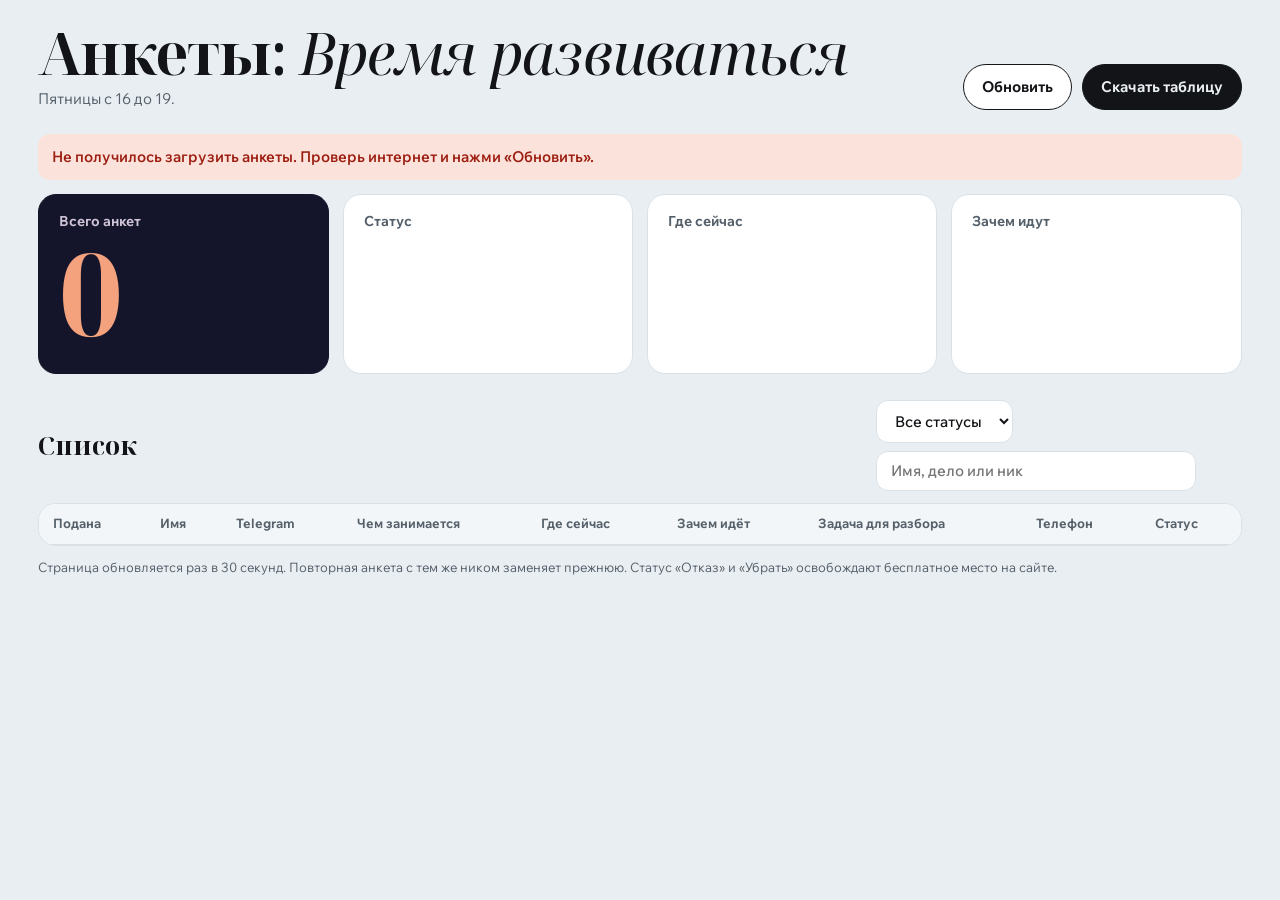
==== server/admin.html @ 67690350 "Время развиваться: лендинг встреч, анкета и сервер мест Co-Authored-By: Claude Opus 5.5 <noreply@ant" ====
<!doctype html>
<html lang="ru">
<head>
<meta charset="utf-8">
<meta name="viewport" content="width=device-width, initial-scale=1">
<meta name="robots" content="noindex, nofollow">
<title>Анкеты: Время развиваться</title>
<link rel="preconnect" href="https://fonts.googleapis.com">
<link rel="preconnect" href="https://fonts.gstatic.com" crossorigin>
<link href="https://fonts.googleapis.com/css2?family=Noto+Serif+Display:ital,wght@0,700;1,400&family=Wix+Madefor+Text:wght@400..800&display=swap" rel="stylesheet">
<style>
:root {
  --bg: #E9EEF2; --card: #FFFFFF; --ink: #121417; --muted: #55606A; --line: #D9E1E7;
  --honey: #F4A27E; --night: #14152B; --err: #9E1F12;
  --serif: "Noto Serif Display", Georgia, serif;
  --sans: "Wix Madefor Text", system-ui, -apple-system, sans-serif;
}
*, *::before, *::after { box-sizing: border-box; margin: 0; padding: 0; }
body { background: var(--bg); color: var(--ink); font: 400 15px/1.45 var(--sans); -webkit-font-smoothing: antialiased; }
a { color: inherit; }
button, select { font: inherit; color: inherit; cursor: pointer; }
:focus-visible { outline: 3px solid var(--ink); outline-offset: 2px; }
.wrap { max-width: 1320px; margin: 0 auto; padding: 24px clamp(14px, 3vw, 40px) 64px; }
.head { display: flex; flex-wrap: wrap; align-items: flex-end; justify-content: space-between; gap: 16px 24px; margin-bottom: 24px; }
.head h1 { font: 700 clamp(36px, 5vw, 58px)/1 var(--serif); letter-spacing: -.02em; }
.head h1 em { font-weight: 400; }
.head p { color: var(--muted); margin-top: 6px; }
.actions { display: flex; flex-wrap: wrap; gap: 10px; }
.btn { display: inline-flex; align-items: center; font-weight: 700; padding: 11px 18px; border-radius: 99px; border: 1.5px solid var(--ink); background: var(--card); text-decoration: none; }
.btn-main { background: var(--ink); color: var(--bg); }
.btn:hover { background: var(--honey); color: var(--ink); }
.stats { display: grid; gap: 14px; grid-template-columns: repeat(auto-fit, minmax(260px, 1fr)); margin-bottom: 14px; }
.card { background: var(--card); border: 1px solid var(--line); border-radius: 18px; padding: 18px 20px 20px; }
.card h2 { font: 700 14px/1.2 var(--sans); color: var(--muted); margin-bottom: 14px; }
.total { background: var(--night); color: #F7EADB; border-color: var(--night); display: flex; flex-direction: column; justify-content: space-between; }
.total h2 { color: #CFC3D6; }
.total-num { font: 700 clamp(84px, 9vw, 120px)/.85 var(--serif); color: var(--honey); }
.total-sub { color: #CFC3D6; margin-top: 12px; }
.bars { display: grid; gap: 11px; }
.bar-top { display: flex; justify-content: space-between; gap: 12px; font-weight: 600; }
.bar-top b { font-weight: 800; font-variant-numeric: tabular-nums; }
.bar-track { height: 9px; border-radius: 99px; background: #E3E9EE; overflow: hidden; margin-top: 4px; }
.bar-fill { height: 100%; border-radius: 99px; background: var(--ink); transition: width .4s; }
.tools { display: flex; flex-wrap: wrap; align-items: center; justify-content: space-between; gap: 12px; margin: 26px 0 12px; }
.tools h2 { font: 700 26px/1.2 var(--serif); }
.filters { display: flex; flex-wrap: wrap; gap: 8px; align-items: center; }
.search, .filter { font: 500 15px/1.2 var(--sans); padding: 10px 14px; border: 1px solid var(--line); border-radius: 12px; background: var(--card); }
.search { width: min(320px, 100%); }
.table-wrap { background: var(--card); border: 1px solid var(--line); border-radius: 18px; overflow-x: auto; }
table { width: 100%; border-collapse: collapse; min-width: 1240px; }
th, td { text-align: left; vertical-align: top; padding: 12px 14px; border-bottom: 1px solid var(--line); }
th { font: 700 13px/1.2 var(--sans); color: var(--muted); white-space: nowrap; background: #F3F6F8; position: sticky; top: 0; }
tr:last-child td { border-bottom: 0; }
td.name { font-weight: 700; min-width: 140px; }
td.when { color: var(--muted); white-space: nowrap; font-variant-numeric: tabular-nums; }
td.topic { max-width: 280px; }
td.tg a { font-weight: 800; text-underline-offset: 3px; }
td.phone { white-space: nowrap; }
.pill { display: inline-block; padding: 3px 9px; border-radius: 99px; background: #E3E9EE; font-weight: 600; margin: 0 4px 4px 0; }
.status { border: 1.5px solid var(--line); border-radius: 99px; padding: 6px 10px; background: #fff; font-weight: 700; }
.status[data-v="Новая"] { background: var(--honey); border-color: var(--honey); }
.status[data-v="Резидент"] { background: var(--night); color: #F7EADB; border-color: var(--night); }
.status[data-v="Отказ"] { color: var(--muted); }
.del { border: 0; background: none; color: var(--muted); padding: 4px 6px; border-radius: 6px; }
.del:hover { color: var(--err); background: #FBE3DC; }
.empty { padding: 44px 20px; text-align: center; color: var(--muted); }
.empty b { display: block; color: var(--ink); font-size: 18px; margin-bottom: 6px; }
.note { color: var(--muted); font-size: 13px; margin-top: 12px; }
.error { background: #FBE3DC; color: var(--err); border-radius: 12px; padding: 12px 14px; font-weight: 600; margin-bottom: 14px; }
[hidden] { display: none !important; }
</style>
</head>
<body>
<div class="wrap">
  <header class="head">
    <div>
      <h1>Анкеты: <em>Время развиваться</em></h1>
      <p>Пятницы с 16 до 19. <span id="updated"></span></p>
    </div>
    <div class="actions">
      <button class="btn" id="refresh" type="button">Обновить</button>
      <a class="btn btn-main" href="/admin/leads.csv">Скачать таблицу</a>
    </div>
  </header>

  <p class="error" id="error" hidden></p>

  <section class="stats">
    <div class="card total">
      <h2>Всего анкет</h2>
      <div>
        <div class="total-num" id="total">0</div>
        <p class="total-sub" id="total-sub"></p>
      </div>
    </div>
    <div class="card"><h2>Статус</h2><div class="bars" id="by-status"></div></div>
    <div class="card"><h2>Где сейчас</h2><div class="bars" id="stages"></div></div>
    <div class="card"><h2>Зачем идут</h2><div class="bars" id="goals"></div></div>
  </section>

  <div class="tools">
    <h2>Список</h2>
    <div class="filters">
      <select class="filter" id="filter" aria-label="Фильтр по статусу"><option value="">Все статусы</option></select>
      <input class="search" id="search" type="search" placeholder="Имя, дело или ник" aria-label="Поиск по анкетам">
    </div>
  </div>

  <div class="table-wrap">
    <table id="table">
      <thead>
        <tr><th>Подана</th><th>Имя</th><th>Telegram</th><th>Чем занимается</th><th>Где сейчас</th><th>Зачем идёт</th><th>Задача для разбора</th><th>Телефон</th><th>Статус</th><th></th></tr>
      </thead>
      <tbody id="rows"></tbody>
    </table>
    <div class="empty" id="empty" hidden><b>Анкет пока нет</b>Как только кто-то заполнит анкету на сайте, она появится здесь.</div>
  </div>
  <p class="note">Страница обновляется раз в 30 секунд. Повторная анкета с тем же ником заменяет прежнюю. Статус «Отказ» и «Убрать» освобождают бесплатное место на сайте.</p>
</div>

<script>
const $ = (s) => document.querySelector(s);
const el = (tag, cls, text) => { const n = document.createElement(tag); if (cls) n.className = cls; if (text != null) n.textContent = text; return n; };
let data = { leads: [], total: 0, seats: { total: 10, left: 10 }, statuses: [], stages: [], goals: [], byStatus: [] };
const fmt = new Intl.DateTimeFormat("ru-RU", { day: "2-digit", month: "2-digit", hour: "2-digit", minute: "2-digit" });
const plural = (n, a, b, c) => { const m = n % 100, k = n % 10; return m > 10 && m < 20 ? c : k === 1 ? a : k >= 2 && k <= 4 ? b : c; };

function bars(target, items) {
  target.replaceChildren();
  const max = Math.max(1, ...items.map((i) => i.count));
  items.forEach((i) => {
    const row = el("div");
    const head = el("div", "bar-top");
    head.append(el("span", "", i.label), el("b", "", String(i.count)));
    const track = el("div", "bar-track"), fill = el("div", "bar-fill");
    fill.style.width = (i.count / max) * 100 + "%";
    track.append(fill);
    row.append(head, track);
    target.append(row);
  });
}

function render() {
  $("#total").textContent = data.total;
  $("#total-sub").textContent = "Бесплатных мест свободно: " + data.seats.left + " из " + data.seats.total;
  bars($("#by-status"), data.byStatus);
  bars($("#stages"), data.stages);
  bars($("#goals"), data.goals);
  const filter = $("#filter");
  if (filter.options.length === 1) data.statuses.forEach((s) => filter.append(new Option(s, s)));

  const q = $("#search").value.trim().toLowerCase();
  const st = filter.value;
  const list = data.leads.filter((l) => (!st || l.status === st) && (!q || [l.name, l.what, l.telegram, l.phone, l.topic].join(" ").toLowerCase().includes(q)));
  const rows = $("#rows");
  rows.replaceChildren();
  list.forEach((l) => {
    const tr = el("tr");
    const tg = el("td", "tg");
    const a = el("a", "", l.telegram);
    a.href = "https://t.me/" + l.telegram.replace(/^@/, "");
    a.target = "_blank"; a.rel = "noopener";
    tg.append(a);
    const goals = el("td");
    l.goals.split(", ").forEach((g) => goals.append(el("span", "pill", g)));
    const stCell = el("td");
    const sel = el("select", "status");
    sel.setAttribute("aria-label", "Статус " + l.name);
    data.statuses.forEach((s) => sel.append(new Option(s, s, false, s === l.status)));
    sel.dataset.v = l.status;
    sel.addEventListener("change", () => setStatus(l, sel));
    stCell.append(sel);
    const del = el("td");
    const btn = el("button", "del", "Убрать");
    btn.type = "button";
    btn.addEventListener("click", () => remove(l));
    del.append(btn);
    tr.append(el("td", "when", fmt.format(new Date(l.created_at))), el("td", "name", l.name), tg, el("td", "", l.what), el("td", "", l.stage), goals, el("td", "topic", l.topic), el("td", "phone", l.phone), stCell, del);
    rows.append(tr);
  });
  $("#table").hidden = !list.length;
  const empty = $("#empty");
  empty.hidden = Boolean(list.length);
  if (!list.length && data.total) empty.replaceChildren(el("b", "", "Ничего не нашлось"), document.createTextNode("Попробуй другое слово или сбрось фильтр."));
}

async function load() {
  try {
    const res = await fetch(location.origin + "/admin/leads.json", { cache: "no-store" });
    if (!res.ok) throw new Error("HTTP " + res.status);
    data = await res.json();
    $("#error").hidden = true;
    $("#updated").textContent = "Обновлено в " + new Intl.DateTimeFormat("ru-RU", { hour: "2-digit", minute: "2-digit", second: "2-digit" }).format(new Date()) + ".";
    render();
  } catch {
    $("#error").textContent = "Не получилось загрузить анкеты. Проверь интернет и нажми «Обновить».";
    $("#error").hidden = false;
  }
}

async function post(path, body) {
  const res = await fetch(location.origin + path, { method: "POST", headers: { "Content-Type": "application/json", "X-Admin": "1" }, body: JSON.stringify(body) });
  if (!res.ok) throw new Error(res.status);
}
async function setStatus(lead, sel) {
  try { await post("/admin/status", { id: lead.id, status: sel.value }); sel.dataset.v = sel.value; load(); }
  catch { $("#error").textContent = "Статус не сохранился, попробуй ещё раз."; $("#error").hidden = false; sel.value = lead.status; }
}
async function remove(lead) {
  if (!confirm("Убрать анкету «" + lead.name + "» из списка?")) return;
  try { await post("/admin/delete", { id: lead.id }); load(); }
  catch { $("#error").textContent = "Анкета не убралась, попробуй ещё раз."; $("#error").hidden = false; }
}

$("#search").addEventListener("input", render);
$("#filter").addEventListener("change", render);
$("#refresh").addEventListener("click", load);
load();
setInterval(() => { if (!document.hidden) load(); }, 30000);
</script>
</body>
</html>
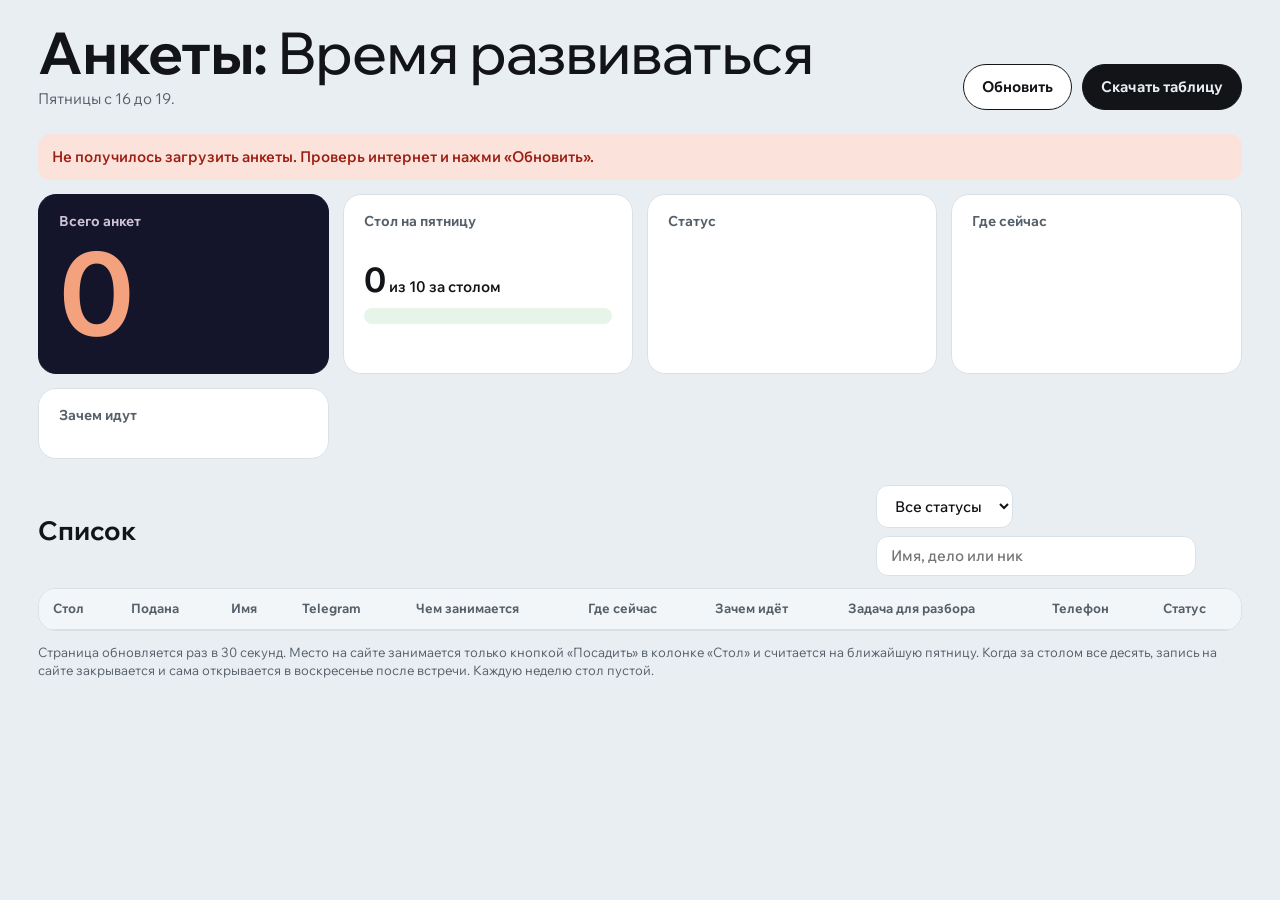
==== commit de9b1607: "Места за столом подтверждает Влад в админке, при полном столе запись закрыта до воскресенья Co-Autho" ====
--- a/server/admin.html
+++ b/server/admin.html
@@ -7,12 +7,13 @@
 <title>Анкеты: Время развиваться</title>
 <link rel="preconnect" href="https://fonts.googleapis.com">
 <link rel="preconnect" href="https://fonts.gstatic.com" crossorigin>
-<link href="https://fonts.googleapis.com/css2?family=Noto+Serif+Display:ital,wght@0,700;1,400&family=Wix+Madefor+Text:wght@400..800&display=swap" rel="stylesheet">
+<link rel="icon" href="data:,">
+<link href="https://fonts.googleapis.com/css2?family=Wix+Madefor+Display:wght@500..800&family=Wix+Madefor+Text:wght@400..800&display=swap" rel="stylesheet">
 <style>
 :root {
   --bg: #E9EEF2; --card: #FFFFFF; --ink: #121417; --muted: #55606A; --line: #D9E1E7;
   --honey: #F4A27E; --night: #14152B; --err: #9E1F12;
-  --serif: "Noto Serif Display", Georgia, serif;
+  --serif: "Wix Madefor Display", system-ui, -apple-system, sans-serif;
   --sans: "Wix Madefor Text", system-ui, -apple-system, sans-serif;
 }
 *, *::before, *::after { box-sizing: border-box; margin: 0; padding: 0; }
@@ -23,7 +24,7 @@
 .wrap { max-width: 1320px; margin: 0 auto; padding: 24px clamp(14px, 3vw, 40px) 64px; }
 .head { display: flex; flex-wrap: wrap; align-items: flex-end; justify-content: space-between; gap: 16px 24px; margin-bottom: 24px; }
 .head h1 { font: 700 clamp(36px, 5vw, 58px)/1 var(--serif); letter-spacing: -.02em; }
-.head h1 em { font-weight: 400; }
+.head h1 em { font-style: normal; font-weight: 500; }
 .head p { color: var(--muted); margin-top: 6px; }
 .actions { display: flex; flex-wrap: wrap; gap: 10px; }
 .btn { display: inline-flex; align-items: center; font-weight: 700; padding: 11px 18px; border-radius: 99px; border: 1.5px solid var(--ink); background: var(--card); text-decoration: none; }
@@ -61,6 +62,17 @@
 .status[data-v="Новая"] { background: var(--honey); border-color: var(--honey); }
 .status[data-v="Резидент"] { background: var(--night); color: #F7EADB; border-color: var(--night); }
 .status[data-v="Отказ"] { color: var(--muted); }
+.table-card { display: flex; flex-direction: column; gap: 10px; }
+.seats { display: grid; grid-template-columns: repeat(5, 1fr); gap: 6px; max-width: 260px; }
+.seats i { height: 22px; border-radius: 6px; border: 1.5px dashed #9AA6B0; }
+.seats i.on { background: var(--ink); border: 1.5px solid var(--ink); }
+.meet-num { font-weight: 600; } .meet-num b { font: 700 34px/1 var(--serif); }
+.meet-state { font-weight: 700; padding: 8px 12px; border-radius: 10px; background: #E6F4EA; color: #1F6B3A; }
+.meet-state.closed { background: #FBE3DC; color: var(--err); }
+.seat { white-space: nowrap; border: 1.5px solid var(--ink); border-radius: 99px; padding: 6px 12px; font-weight: 700; background: #fff; }
+.seat.on { background: var(--ink); color: #fff; }
+.seat:disabled { opacity: .4; cursor: not-allowed; }
+.seat-past { color: var(--muted); font-size: 13px; }
 .del { border: 0; background: none; color: var(--muted); padding: 4px 6px; border-radius: 6px; }
 .del:hover { color: var(--err); background: #FBE3DC; }
 .empty { padding: 44px 20px; text-align: center; color: var(--muted); }
@@ -93,6 +105,12 @@
         <p class="total-sub" id="total-sub"></p>
       </div>
     </div>
+    <div class="card table-card">
+      <h2 id="meet-h">Стол на пятницу</h2>
+      <div class="seats" id="seats" aria-hidden="true"></div>
+      <p class="meet-num"><b id="meet-taken">0</b> из <span id="meet-total">10</span> за столом</p>
+      <p class="meet-state" id="meet-state"></p>
+    </div>
     <div class="card"><h2>Статус</h2><div class="bars" id="by-status"></div></div>
     <div class="card"><h2>Где сейчас</h2><div class="bars" id="stages"></div></div>
     <div class="card"><h2>Зачем идут</h2><div class="bars" id="goals"></div></div>
@@ -109,13 +127,13 @@
   <div class="table-wrap">
     <table id="table">
       <thead>
-        <tr><th>Подана</th><th>Имя</th><th>Telegram</th><th>Чем занимается</th><th>Где сейчас</th><th>Зачем идёт</th><th>Задача для разбора</th><th>Телефон</th><th>Статус</th><th></th></tr>
+        <tr><th>Стол</th><th>Подана</th><th>Имя</th><th>Telegram</th><th>Чем занимается</th><th>Где сейчас</th><th>Зачем идёт</th><th>Задача для разбора</th><th>Телефон</th><th>Статус</th><th></th></tr>
       </thead>
       <tbody id="rows"></tbody>
     </table>
     <div class="empty" id="empty" hidden><b>Анкет пока нет</b>Как только кто-то заполнит анкету на сайте, она появится здесь.</div>
   </div>
-  <p class="note">Страница обновляется раз в 30 секунд. Повторная анкета с тем же ником заменяет прежнюю. Статус «Отказ» и «Убрать» освобождают бесплатное место на сайте.</p>
+  <p class="note">Страница обновляется раз в 30 секунд. Место на сайте занимается только кнопкой «Посадить» в колонке «Стол» и считается на ближайшую пятницу. Когда за столом все десять, запись на сайте закрывается и сама открывается в воскресенье после встречи. Каждую неделю стол пустой.</p>
 </div>
 
 <script>
@@ -140,9 +158,18 @@
   });
 }
 
+const months = ["января", "февраля", "марта", "апреля", "мая", "июня", "июля", "августа", "сентября", "октября", "ноября", "декабря"];
+const human = (d) => { const [y, m, dd] = d.split("-").map(Number); return dd + " " + months[m - 1]; };
 function render() {
+  const st = data.seats;
+  $("#meet-h").textContent = "Стол на пятницу, " + human(st.date);
+  $("#meet-taken").textContent = st.taken; $("#meet-total").textContent = st.total;
+  $("#seats").replaceChildren(...Array.from({ length: st.total }, (_, i) => el("i", i < st.taken ? "on" : "")));
+  const ms = $("#meet-state");
+  ms.className = "meet-state" + (st.open ? "" : " closed");
+  ms.textContent = st.open ? "Запись на сайте открыта" : "Запись закрыта, откроется в воскресенье, " + human(st.reopens);
   $("#total").textContent = data.total;
-  $("#total-sub").textContent = "Бесплатных мест свободно: " + data.seats.left + " из " + data.seats.total;
+  $("#total-sub").textContent = "За столом на " + human(st.date) + ": " + st.taken + " из " + st.total;
   bars($("#by-status"), data.byStatus);
   bars($("#stages"), data.stages);
   bars($("#goals"), data.goals);
@@ -150,8 +177,8 @@
   if (filter.options.length === 1) data.statuses.forEach((s) => filter.append(new Option(s, s)));
 
   const q = $("#search").value.trim().toLowerCase();
-  const st = filter.value;
-  const list = data.leads.filter((l) => (!st || l.status === st) && (!q || [l.name, l.what, l.telegram, l.phone, l.topic].join(" ").toLowerCase().includes(q)));
+  const stFilter = filter.value;
+  const list = data.leads.filter((l) => (!stFilter || l.status === stFilter) && (!q || [l.name, l.what, l.telegram, l.phone, l.topic].join(" ").toLowerCase().includes(q)));
   const rows = $("#rows");
   rows.replaceChildren();
   list.forEach((l) => {
@@ -175,6 +202,16 @@
     btn.type = "button";
     btn.addEventListener("click", () => remove(l));
     del.append(btn);
+    const seatCell = el("td");
+    const seated = l.seat_date === st.date;
+    const sb = el("button", "seat" + (seated ? " on" : ""), seated ? "За столом" : "Посадить");
+    sb.type = "button";
+    sb.title = seated ? "Снять с места" : "Занять место на " + human(st.date);
+    if (!seated && st.taken >= st.total) sb.disabled = true;
+    sb.addEventListener("click", () => seat(l, !seated));
+    seatCell.append(sb);
+    if (l.seat_date && !seated) seatCell.append(el("div", "seat-past", "был " + human(l.seat_date)));
+    tr.append(seatCell);
     tr.append(el("td", "when", fmt.format(new Date(l.created_at))), el("td", "name", l.name), tg, el("td", "", l.what), el("td", "", l.stage), goals, el("td", "topic", l.topic), el("td", "phone", l.phone), stCell, del);
     rows.append(tr);
   });
@@ -206,6 +243,10 @@
   try { await post("/admin/status", { id: lead.id, status: sel.value }); sel.dataset.v = sel.value; load(); }
   catch { $("#error").textContent = "Статус не сохранился, попробуй ещё раз."; $("#error").hidden = false; sel.value = lead.status; }
 }
+async function seat(lead, on) {
+  try { await post("/admin/seat", { id: lead.id, on }); load(); }
+  catch { $("#error").textContent = on ? "Не получилось посадить: стол уже полный или пропал интернет." : "Не получилось снять с места, попробуй ещё раз."; $("#error").hidden = false; load(); }
+}
 async function remove(lead) {
   if (!confirm("Убрать анкету «" + lead.name + "» из списка?")) return;
   try { await post("/admin/delete", { id: lead.id }); load(); }
